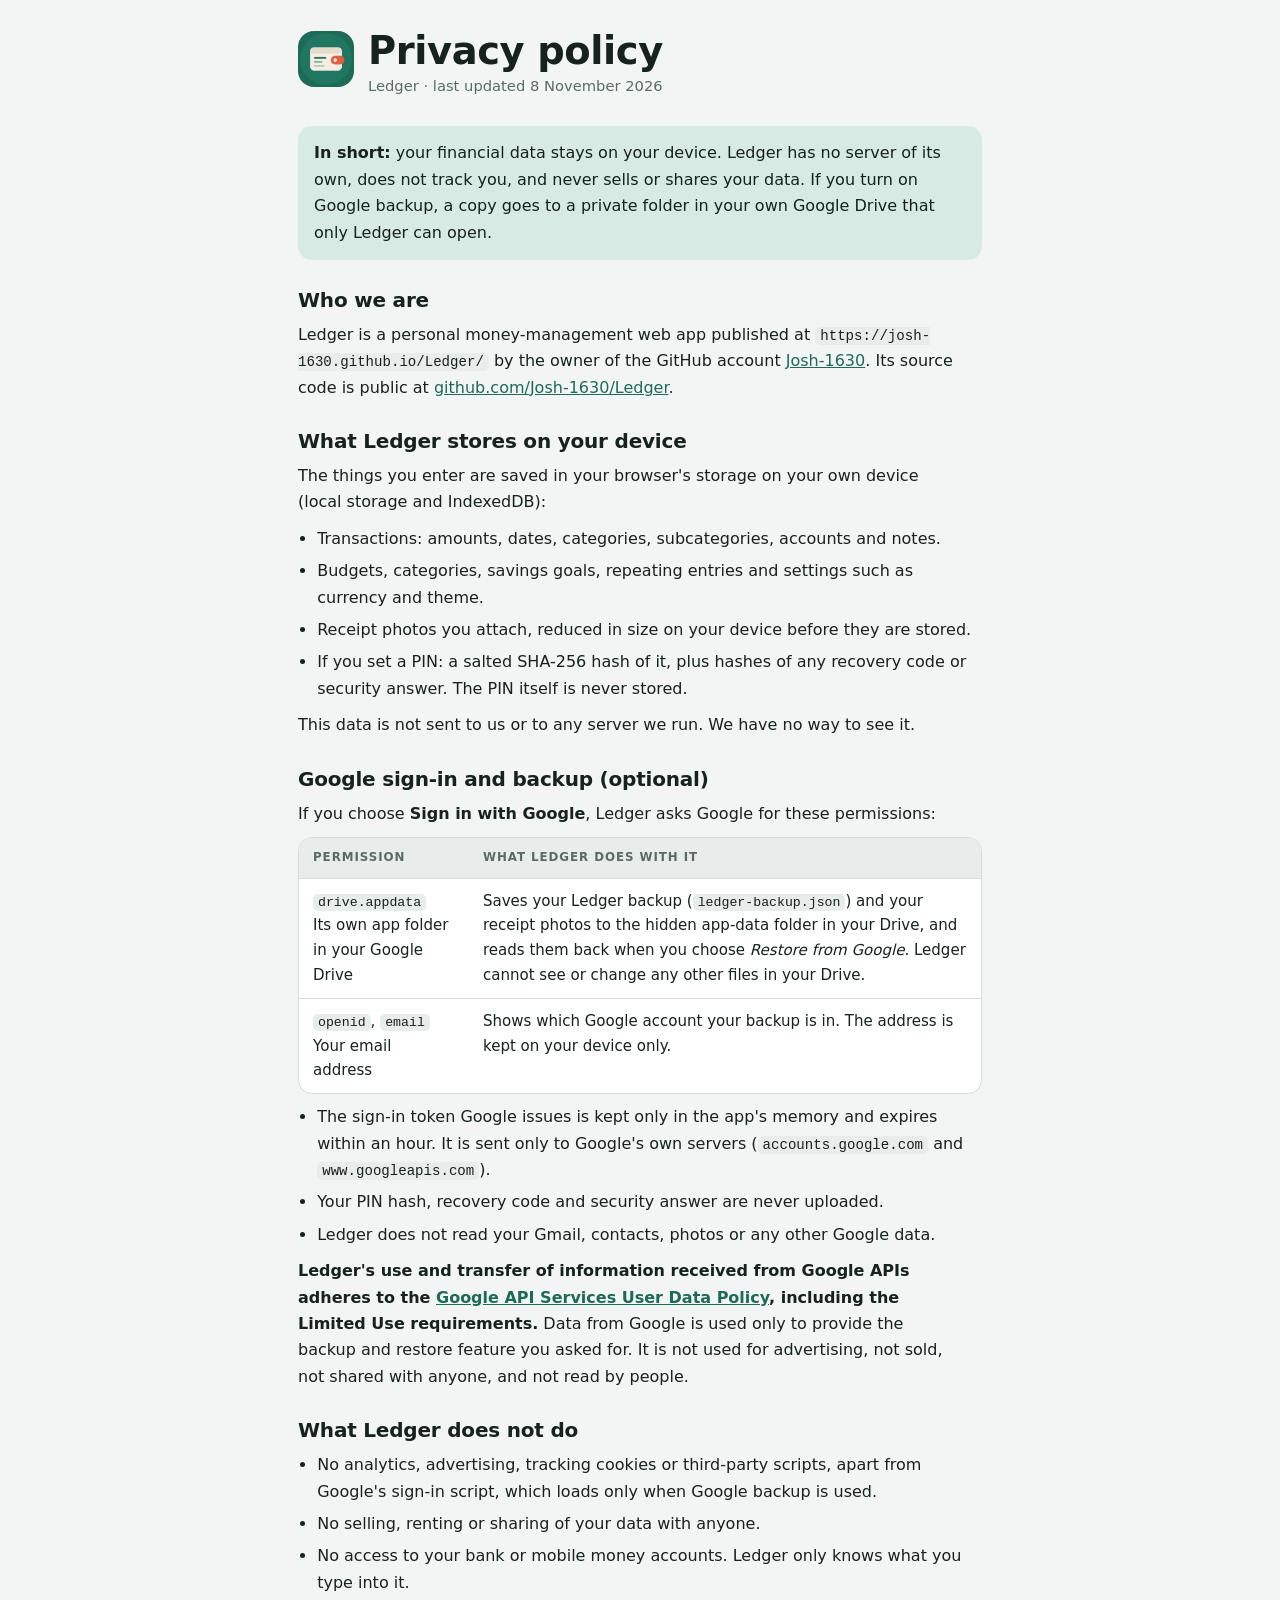
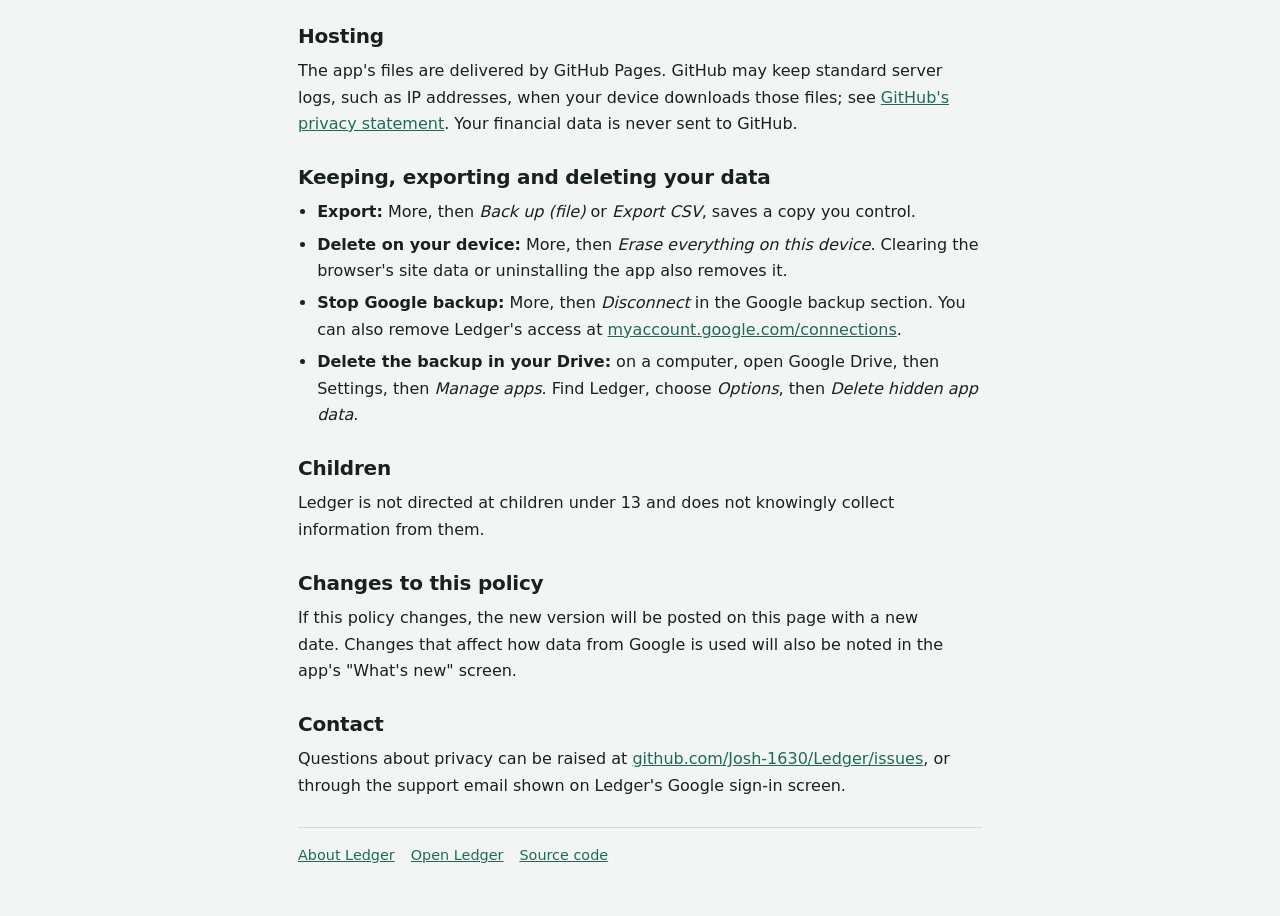
==== privacy.html @ 5351effc "Add About and Privacy policy pages for Google verification about.html describes the app and links th" ====
<!doctype html>
<html lang="en">
<head>
<meta charset="utf-8">
<meta name="viewport" content="width=device-width, initial-scale=1, viewport-fit=cover">
<title>Ledger Privacy Policy</title>
<meta name="description" content="How Ledger handles your data: stored on your device, optional backup to your own Google Drive, nothing shared or sold.">
<meta name="theme-color" content="#f3f5f4" media="(prefers-color-scheme: light)">
<meta name="theme-color" content="#0f1513" media="(prefers-color-scheme: dark)">
<link rel="icon" type="image/png" sizes="32x32" href="icons/favicon-32.png">
<link rel="stylesheet" href="pages.css">
</head>
<body>
<main class="page">
  <header class="brand">
    <a href="about.html"><img src="icons/icon-192.png" alt="Ledger" width="56" height="56"></a>
    <div><h1>Privacy policy</h1><p class="muted">Ledger · last updated 8 November 2026</p></div>
  </header>

  <section class="note">
    <p><strong>In short:</strong> your financial data stays on your device. Ledger has no server of its own, does not track you, and never sells or shares your data. If you turn on Google backup, a copy goes to a private folder in your own Google Drive that only Ledger can open.</p>
  </section>

  <section>
    <h2>Who we are</h2>
    <p>Ledger is a personal money-management web app published at <code>https://josh-1630.github.io/Ledger/</code> by the owner of the GitHub account <a href="https://github.com/Josh-1630">Josh-1630</a>. Its source code is public at <a href="https://github.com/Josh-1630/Ledger">github.com/Josh-1630/Ledger</a>.</p>
  </section>

  <section>
    <h2>What Ledger stores on your device</h2>
    <p>The things you enter are saved in your browser's storage on your own device (local storage and IndexedDB):</p>
    <ul>
      <li>Transactions: amounts, dates, categories, subcategories, accounts and notes.</li>
      <li>Budgets, categories, savings goals, repeating entries and settings such as currency and theme.</li>
      <li>Receipt photos you attach, reduced in size on your device before they are stored.</li>
      <li>If you set a PIN: a salted SHA-256 hash of it, plus hashes of any recovery code or security answer. The PIN itself is never stored.</li>
    </ul>
    <p>This data is not sent to us or to any server we run. We have no way to see it.</p>
  </section>

  <section>
    <h2>Google sign-in and backup (optional)</h2>
    <p>If you choose <strong>Sign in with Google</strong>, Ledger asks Google for these permissions:</p>
    <div class="table-wrap"><table>
      <thead><tr><th>Permission</th><th>What Ledger does with it</th></tr></thead>
      <tbody>
        <tr><td><code>drive.appdata</code><br>Its own app folder in your Google Drive</td><td>Saves your Ledger backup (<code>ledger-backup.json</code>) and your receipt photos to the hidden app-data folder in your Drive, and reads them back when you choose <em>Restore from Google</em>. Ledger cannot see or change any other files in your Drive.</td></tr>
        <tr><td><code>openid</code>, <code>email</code><br>Your email address</td><td>Shows which Google account your backup is in. The address is kept on your device only.</td></tr>
      </tbody>
    </table></div>
    <ul>
      <li>The sign-in token Google issues is kept only in the app's memory and expires within an hour. It is sent only to Google's own servers (<code>accounts.google.com</code> and <code>www.googleapis.com</code>).</li>
      <li>Your PIN hash, recovery code and security answer are never uploaded.</li>
      <li>Ledger does not read your Gmail, contacts, photos or any other Google data.</li>
    </ul>
    <p><strong>Ledger's use and transfer of information received from Google APIs adheres to the <a href="https://developers.google.com/terms/api-services-user-data-policy">Google API Services User Data Policy</a>, including the Limited Use requirements.</strong> Data from Google is used only to provide the backup and restore feature you asked for. It is not used for advertising, not sold, not shared with anyone, and not read by people.</p>
  </section>

  <section>
    <h2>What Ledger does not do</h2>
    <ul>
      <li>No analytics, advertising, tracking cookies or third-party scripts, apart from Google's sign-in script, which loads only when Google backup is used.</li>
      <li>No selling, renting or sharing of your data with anyone.</li>
      <li>No access to your bank or mobile money accounts. Ledger only knows what you type into it.</li>
    </ul>
  </section>

  <section>
    <h2>Hosting</h2>
    <p>The app's files are delivered by GitHub Pages. GitHub may keep standard server logs, such as IP addresses, when your device downloads those files; see <a href="https://docs.github.com/en/site-policy/privacy-policies/github-general-privacy-statement">GitHub's privacy statement</a>. Your financial data is never sent to GitHub.</p>
  </section>

  <section>
    <h2>Keeping, exporting and deleting your data</h2>
    <ul>
      <li><strong>Export:</strong> More, then <em>Back up (file)</em> or <em>Export CSV</em>, saves a copy you control.</li>
      <li><strong>Delete on your device:</strong> More, then <em>Erase everything on this device</em>. Clearing the browser's site data or uninstalling the app also removes it.</li>
      <li><strong>Stop Google backup:</strong> More, then <em>Disconnect</em> in the Google backup section. You can also remove Ledger's access at <a href="https://myaccount.google.com/connections">myaccount.google.com/connections</a>.</li>
      <li><strong>Delete the backup in your Drive:</strong> on a computer, open Google Drive, then Settings, then <em>Manage apps</em>. Find Ledger, choose <em>Options</em>, then <em>Delete hidden app data</em>.</li>
    </ul>
  </section>

  <section>
    <h2>Children</h2>
    <p>Ledger is not directed at children under 13 and does not knowingly collect information from them.</p>
  </section>

  <section>
    <h2>Changes to this policy</h2>
    <p>If this policy changes, the new version will be posted on this page with a new date. Changes that affect how data from Google is used will also be noted in the app's "What's new" screen.</p>
  </section>

  <section>
    <h2>Contact</h2>
    <p>Questions about privacy can be raised at <a href="https://github.com/Josh-1630/Ledger/issues">github.com/Josh-1630/Ledger/issues</a>, or through the support email shown on Ledger's Google sign-in screen.</p>
  </section>

  <footer>
    <a href="about.html">About Ledger</a>
    <a href="./">Open Ledger</a>
    <a href="https://github.com/Josh-1630/Ledger">Source code</a>
  </footer>
</main>
</body>
</html>
---- pages.css ----
/* Shared look for the public About and Privacy pages: one readable column in the app's palette. */
:root {
  --bg: #f3f5f4; --surface: #ffffff; --sunk: #e8ecea; --line: #d5dcd9; --fg: #17211d; --muted: #5b6a64;
  --accent: #1d6b57; --accent-ink: #ffffff; --accent-soft: #d7ebe4;
  --f-display: ui-rounded, "SF Pro Rounded", "Segoe UI Variable Display", system-ui, -apple-system, "Segoe UI", Roboto, sans-serif;
  --f-body: system-ui, -apple-system, "Segoe UI", Roboto, "Helvetica Neue", Arial, sans-serif;
  color-scheme: light;
}
@media (prefers-color-scheme: dark) {
  :root { --bg: #0f1513; --surface: #161e1b; --sunk: #1d2724; --line: #2b3733; --fg: #e4ece8; --muted: #93a39c; --accent: #5cc3a3; --accent-ink: #08201a; --accent-soft: #19342c; color-scheme: dark; }
}
* { box-sizing: border-box; }
body { margin: 0; background: var(--bg); color: var(--fg); font-family: var(--f-body); font-size: 16px; line-height: 1.65; }
.page { max-width: 720px; margin: 0 auto; padding-block: calc(28px + env(safe-area-inset-top, 0px)) calc(48px + env(safe-area-inset-bottom, 0px)); padding-left: max(18px, env(safe-area-inset-left, 0px)); padding-right: max(18px, env(safe-area-inset-right, 0px)); display: grid; gap: 28px; }
header.brand { display: flex; align-items: center; gap: 14px; }
header.brand img { border-radius: 16px; flex: none; }
header.brand a { color: inherit; text-decoration: none; }
h1, h2, h3 { font-family: var(--f-display); line-height: 1.2; margin: 0; text-wrap: balance; letter-spacing: -0.01em; }
h1 { font-size: clamp(1.8rem, 6vw, 2.4rem); }
h2 { font-size: 1.25rem; }
h3 { font-size: 1.02rem; }
p, li { max-width: 65ch; }
p { margin: 0; }
section { display: grid; gap: 10px; }
ul { margin: 0; padding-left: 1.2em; display: grid; gap: 6px; }
a { color: var(--accent); }
.lede { font-size: 1.12rem; color: var(--muted); }
.muted { color: var(--muted); font-size: .92rem; }
.btn { display: inline-flex; align-items: center; justify-content: center; min-height: 46px; padding: 0 22px; border-radius: 12px; background: var(--accent); color: var(--accent-ink); font-weight: 600; text-decoration: none; }
.btn.ghost { background: transparent; color: var(--accent); border: 1px solid var(--line); }
.acts { display: flex; gap: 10px; flex-wrap: wrap; }
.cards { display: grid; grid-template-columns: repeat(auto-fit, minmax(200px, 1fr)); gap: 12px; }
.card { background: var(--surface); border: 1px solid var(--line); border-radius: 16px; padding: 16px; display: grid; gap: 6px; align-content: start; }
.card p { font-size: .94rem; color: var(--muted); }
.note { background: var(--accent-soft); border-radius: 14px; padding: 14px 16px; }
table { width: 100%; border-collapse: collapse; font-size: .94rem; }
.table-wrap { overflow-x: auto; background: var(--surface); border: 1px solid var(--line); border-radius: 14px; }
th, td { text-align: left; padding: 10px 14px; border-bottom: 1px solid var(--line); vertical-align: top; }
th { font-size: .74rem; text-transform: uppercase; letter-spacing: .08em; color: var(--muted); background: var(--sunk); }
tr:last-child td { border-bottom: 0; }
code { font-size: .88em; background: var(--sunk); padding: 1px 5px; border-radius: 5px; overflow-wrap: anywhere; }
footer { border-top: 1px solid var(--line); padding-top: 16px; display: flex; gap: 16px; flex-wrap: wrap; font-size: .9rem; color: var(--muted); }
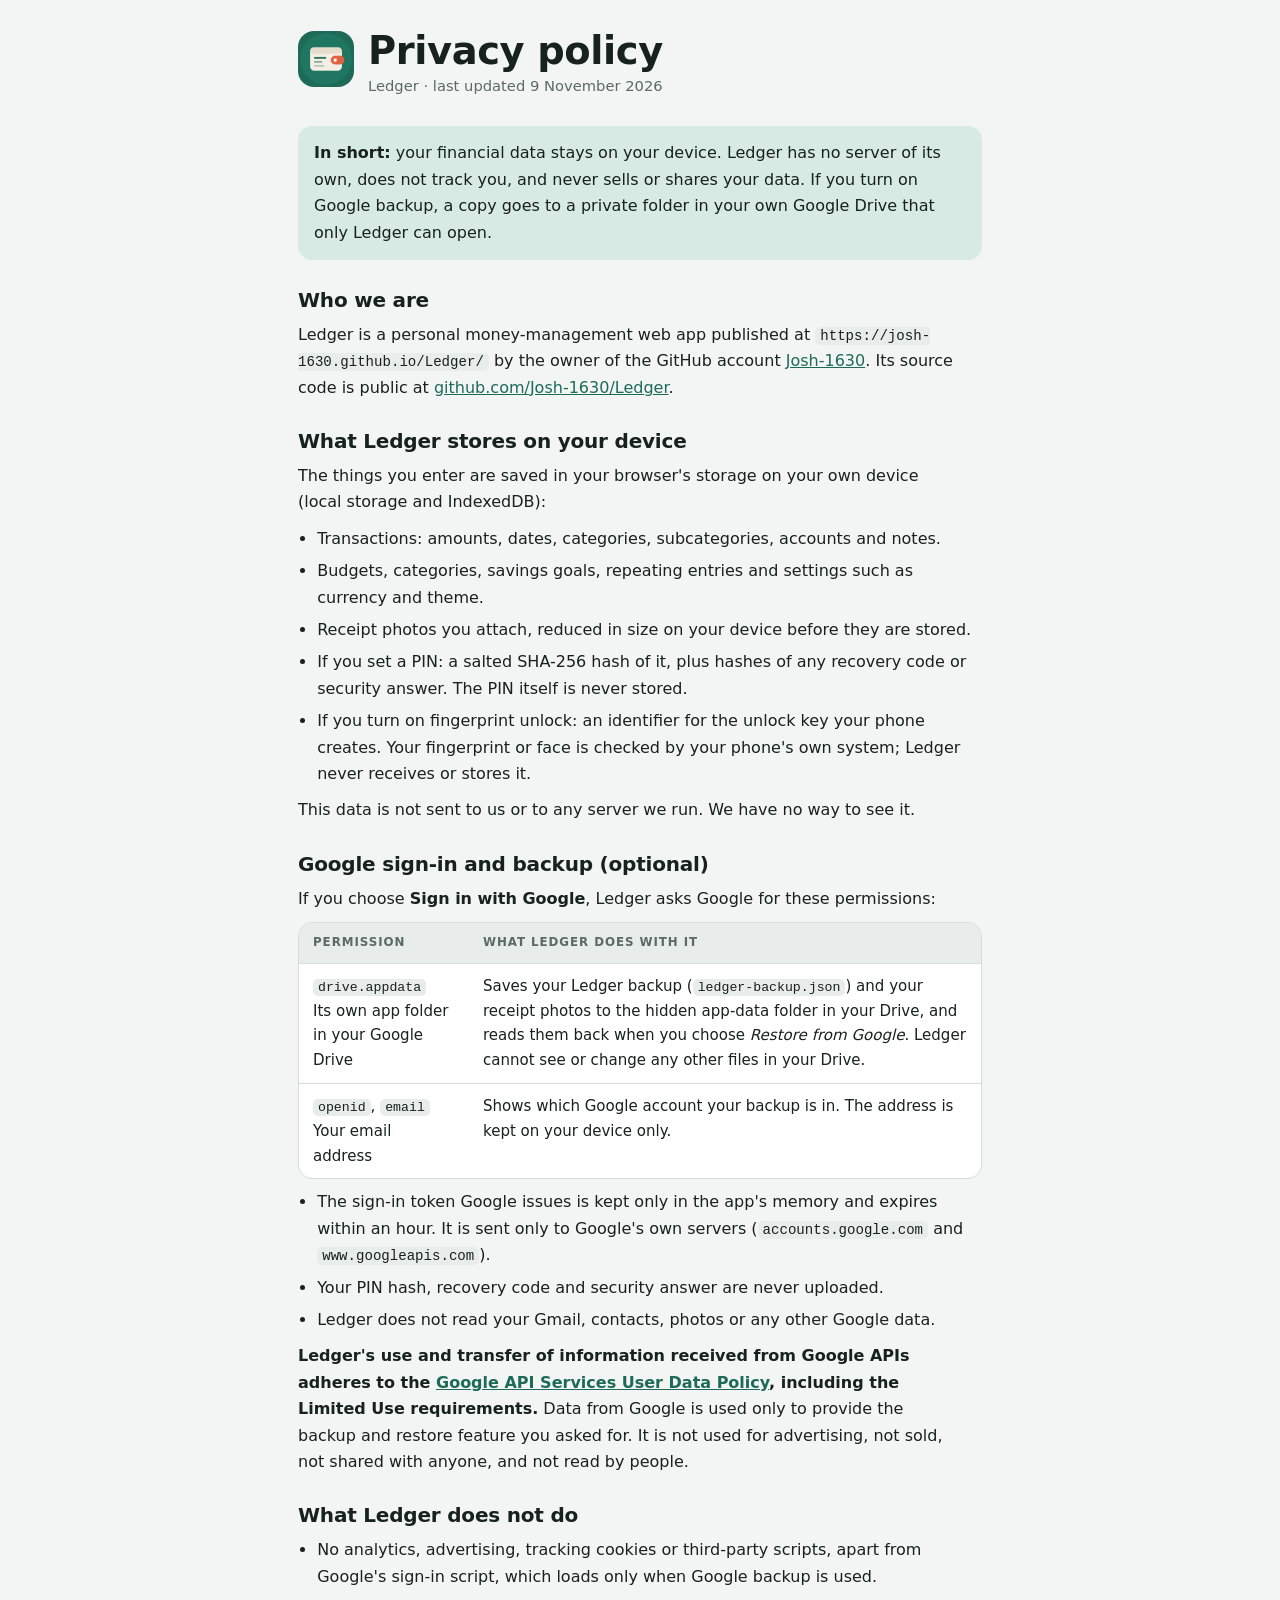
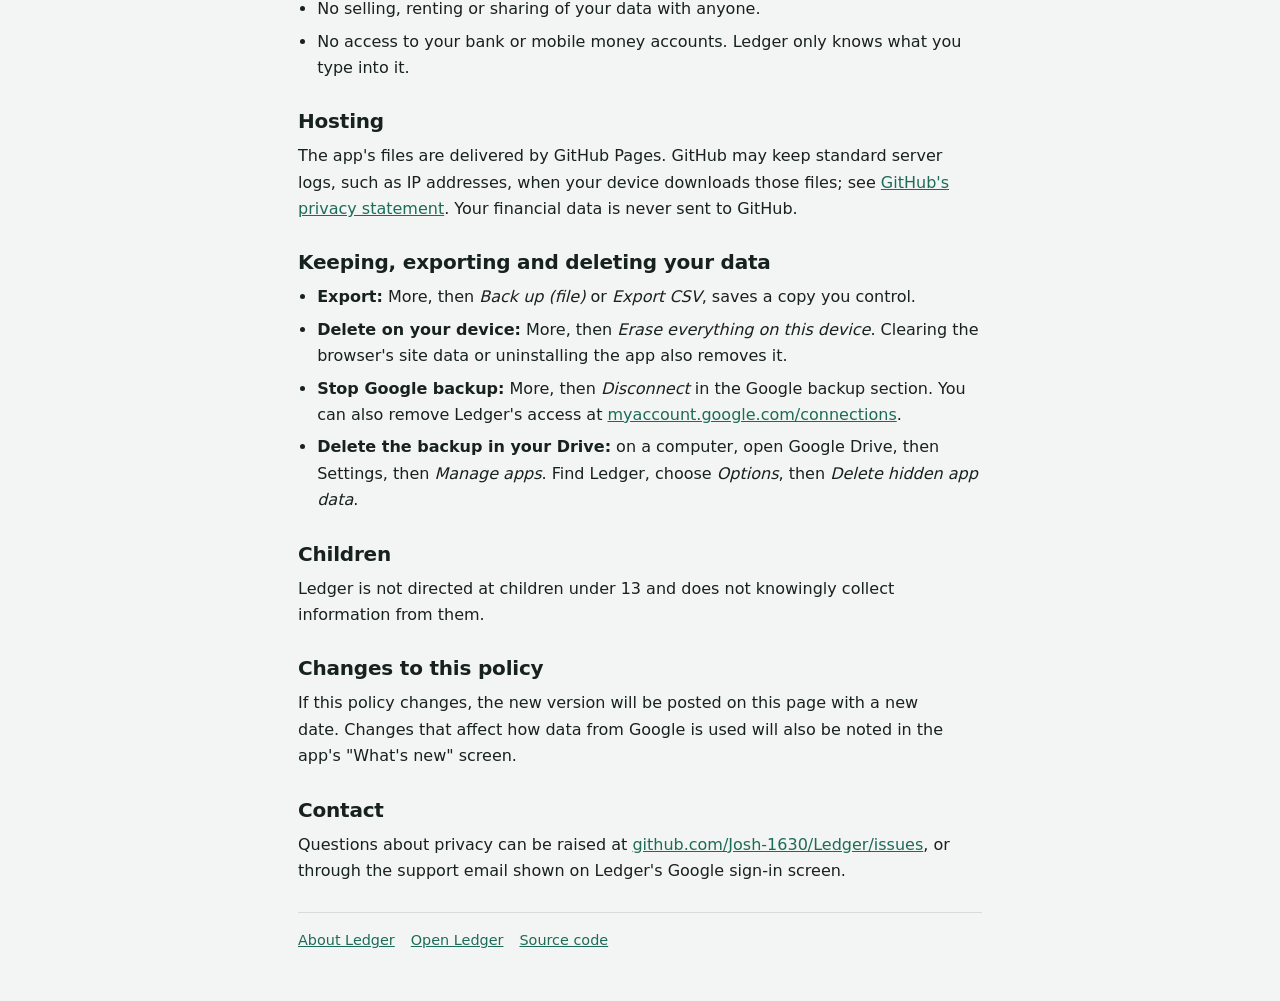
==== commit cfc56c8d: "v11: fingerprint (or Face ID) unlock alongside the PIN Uses a WebAuthn platform credential with user" ====
--- a/privacy.html
+++ b/privacy.html
@@ -14,7 +14,7 @@
 <main class="page">
   <header class="brand">
     <a href="about.html"><img src="icons/icon-192.png" alt="Ledger" width="56" height="56"></a>
-    <div><h1>Privacy policy</h1><p class="muted">Ledger · last updated 8 November 2026</p></div>
+    <div><h1>Privacy policy</h1><p class="muted">Ledger · last updated 9 November 2026</p></div>
   </header>
 
   <section class="note">
@@ -34,6 +34,7 @@
       <li>Budgets, categories, savings goals, repeating entries and settings such as currency and theme.</li>
       <li>Receipt photos you attach, reduced in size on your device before they are stored.</li>
       <li>If you set a PIN: a salted SHA-256 hash of it, plus hashes of any recovery code or security answer. The PIN itself is never stored.</li>
+      <li>If you turn on fingerprint unlock: an identifier for the unlock key your phone creates. Your fingerprint or face is checked by your phone's own system; Ledger never receives or stores it.</li>
     </ul>
     <p>This data is not sent to us or to any server we run. We have no way to see it.</p>
   </section>
